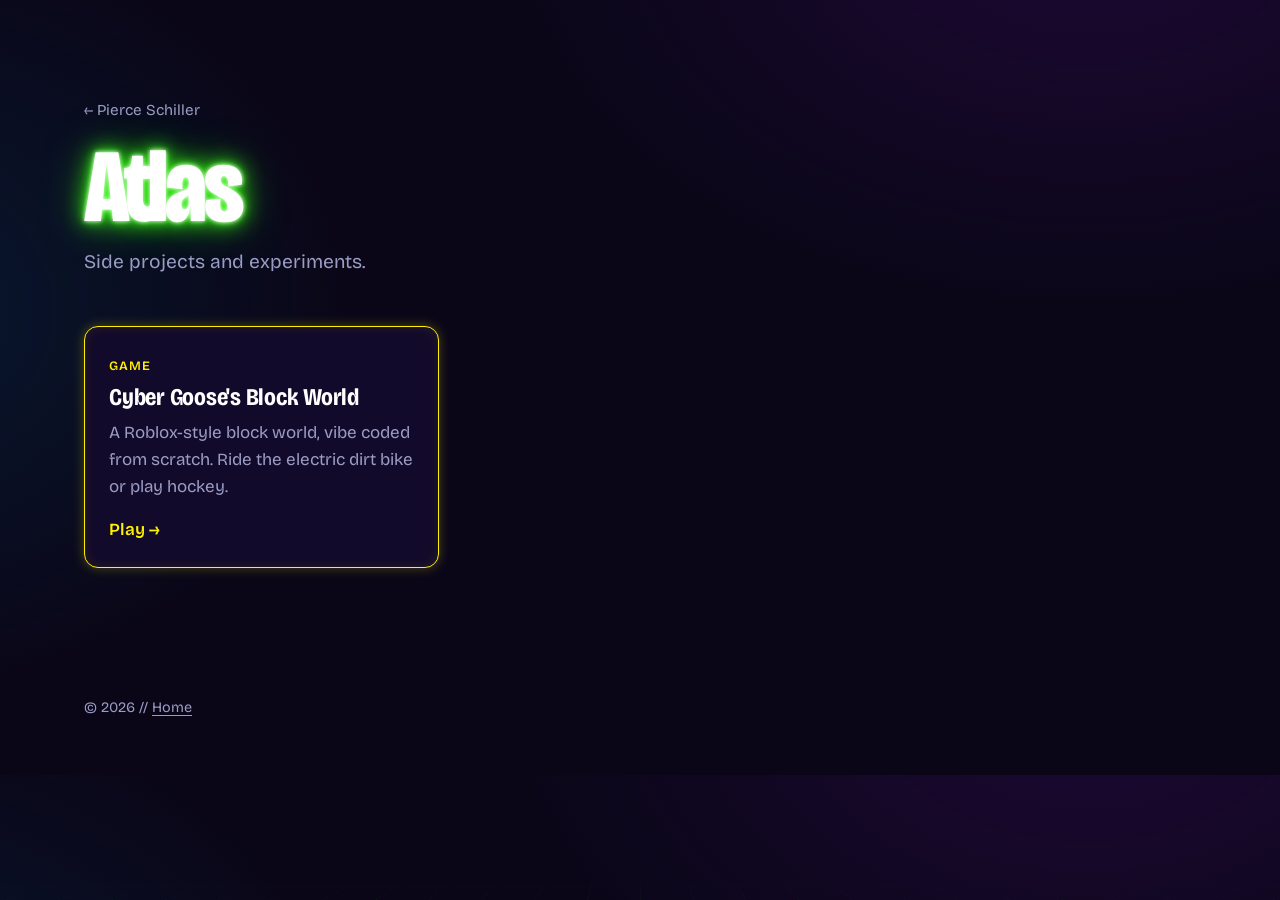
==== atlas/index.html @ 3a997abd "Add Atlas page and footer link Co-Authored-By: Claude Opus 5.5 <noreply@anthropic.com> Claude-Sessio" ====
<!doctype html>
<html lang="en">
<head>
<meta charset="utf-8">
<meta name="viewport" content="width=device-width, initial-scale=1">
<title>Atlas // Pierce Schiller</title>
<meta name="description" content="Atlas: side projects and experiments from Pierce Schiller.">
<meta name="theme-color" content="#0a0618">
<link rel="icon" type="image/svg+xml" href="/assets/img/favicon.svg">
<link rel="canonical" href="https://pierceschiller.com/atlas/">
<link rel="preconnect" href="https://fonts.googleapis.com">
<link rel="preconnect" href="https://fonts.gstatic.com" crossorigin>
<link href="https://fonts.googleapis.com/css2?family=Bricolage+Grotesque:opsz,wdth,wght@12..96,75..100,300..800&display=swap" rel="stylesheet">
<link rel="stylesheet" href="/assets/css/styles.css">
<style>
  .atlas-head { padding: clamp(3rem, 8vw, 6rem) 0 2rem; }
  .atlas-head .back { color: var(--muted); font-size: 0.95rem; text-decoration: none; }
  .atlas-head .back:hover { color: var(--cyan); }
  .atlas-head h1 {
    margin: 1rem 0 0.75rem;
    font-size: clamp(3.2rem, 9vw, 6.5rem);
    font-weight: 800;
    font-stretch: 75%;
    font-variation-settings: "opsz" 96;
    line-height: 0.92;
    letter-spacing: -0.03em;
    color: #fff;
    text-shadow: var(--glow-green);
  }
  .atlas-head p { color: var(--muted); font-size: 1.2rem; }
  .atlas-grid {
    display: grid;
    grid-template-columns: repeat(auto-fill, minmax(18rem, 1fr));
    gap: 1.5rem;
    padding: 0 0 clamp(3.5rem, 8vw, 6rem);
    list-style: none;
    margin: 0;
  }
  .tile {
    display: block;
    height: 100%;
    padding: 1.5rem;
    border-radius: 14px;
    border: 1px solid var(--yellow);
    background: var(--bg-2);
    box-shadow: 0 0 12px #ffef0044, inset 0 0 12px #ffef0018;
    text-decoration: none;
    transition: box-shadow 0.2s, transform 0.2s;
  }
  .tile:hover, .tile:focus-visible {
    color: inherit;
    text-shadow: none;
    transform: translateY(-3px);
    box-shadow: 0 0 22px #ffef0099, inset 0 0 16px #ffef0033;
  }
  .tile .kind { color: var(--yellow); font-size: 0.8rem; font-weight: 600; letter-spacing: 0.08em; text-transform: uppercase; }
  .tile h2 { margin: 0.4rem 0 0.5rem; font-size: 1.5rem; text-shadow: none; }
  .tile p { margin: 0 0 1rem; color: var(--muted); }
  .tile .go { color: var(--yellow); font-weight: 600; }
  @media (prefers-reduced-motion: reduce) { .tile { transition: none; } .tile:hover { transform: none; } }
</style>
</head>
<body>
<main class="wrap">
  <header class="atlas-head">
    <a class="back" href="/">← Pierce Schiller</a>
    <h1>Atlas</h1>
    <p>Side projects and experiments.</p>
  </header>

  <ul class="atlas-grid">
    <li>
      <a class="tile" href="/atlas/goose/">
        <span class="kind">Game</span>
        <h2>Cyber Goose's Block World</h2>
        <p>A Roblox-style block world, vibe coded from scratch. Ride the electric dirt bike or play hockey.</p>
        <span class="go">Play →</span>
      </a>
    </li>
  </ul>
</main>
<footer><div class="wrap foot-row"><span>© 2026 // <a href="/">Home</a></span></div></footer>
</body>
</html>
---- assets/css/styles.css ----
/* ---------- tokens ---------- */
:root {
  --bg: #0a0618;
  --bg-2: #120a2a;
  --ink: #eef0ff;
  --muted: #9a9cc4;
  --rule: #2a2150;
  --green: #39ff14;
  --cyan: #19f3ff;
  --yellow: #ffef00;
  --gel: #110b26;
  --gel-deep: #07040f;
  --band: var(--green);
  --ladder: var(--cyan);
  --accent: var(--cyan);
  --wrap: 72rem;
  --measure: 38rem;
  --glow-green: 0 0 4px #fff, 0 0 10px var(--green), 0 0 22px var(--green), 0 0 44px #39ff1488;
  --glow-cyan: 0 0 4px #fff, 0 0 10px var(--cyan), 0 0 22px var(--cyan), 0 0 44px #19f3ff88;
  color-scheme: dark;
}

/* ---------- base ---------- */
*, *::before, *::after { box-sizing: border-box; }
html { scroll-behavior: smooth; }
@media (prefers-reduced-motion: reduce) { html { scroll-behavior: auto; } }
body {
  margin: 0;
  background:
    radial-gradient(60rem 40rem at 85% -10%, #3a0d5c66, transparent 60%),
    radial-gradient(50rem 40rem at -10% 40%, #06345266, transparent 60%),
    var(--bg);
  color: var(--ink);
  font-family: "Bricolage Grotesque", system-ui, sans-serif;
  font-variation-settings: "opsz" 14;
  font-size: 1.0625rem;
  line-height: 1.6;
  -webkit-font-smoothing: antialiased;
  overflow-x: hidden;
}
/* synthwave floor grid, fixed behind everything */
body::before {
  content: "";
  position: fixed;
  inset: auto -50% -10% -50%;
  height: 55vh;
  background:
    repeating-linear-gradient(90deg, #39ff1422 0 1px, transparent 1px 80px),
    repeating-linear-gradient(0deg, #19f3ff1c 0 1px, transparent 1px 60px);
  transform: perspective(500px) rotateX(62deg);
  transform-origin: bottom;
  mask-image: linear-gradient(to top, #000 10%, transparent 85%);
  pointer-events: none;
  z-index: -1;
}
a { color: inherit; text-decoration-thickness: 1px; text-underline-offset: 0.2em; }
a:hover { color: var(--cyan); text-shadow: 0 0 12px var(--cyan); }
:focus-visible { outline: 2px solid var(--cyan); outline-offset: 3px; border-radius: 4px; box-shadow: 0 0 14px var(--cyan); }
.wrap { max-width: var(--wrap); margin: 0 auto; padding: 0 1.25rem; }
h2 {
  font-size: clamp(1.7rem, 3.2vw, 2.3rem);
  font-weight: 700;
  font-stretch: 85%;
  font-variation-settings: "opsz" 48;
  line-height: 1.1;
  letter-spacing: -0.01em;
  margin: 0 0 1.25rem;
  color: #fff;
  text-shadow: var(--glow-cyan);
}
p { margin: 0 0 1rem; max-width: var(--measure); }
.section { padding: clamp(3.5rem, 8vw, 6rem) 0; border-top: 1px solid var(--rule); position: relative; }
/* a neon tube that runs along each section divider */
.section::before {
  content: "";
  position: absolute;
  top: -1px;
  left: 0;
  height: 2px;
  width: 100%;
  background: linear-gradient(90deg, var(--green), var(--cyan));
  box-shadow: 0 0 12px var(--green), 0 0 24px var(--cyan);
  transform-origin: left;
  transform: scaleX(0);
}

/* ---------- scroll progress tube ---------- */
.progress {
  position: fixed;
  inset: 0 0 auto 0;
  height: 3px;
  background: linear-gradient(90deg, var(--green), var(--cyan), var(--yellow));
  box-shadow: 0 0 10px var(--green), 0 0 20px var(--cyan);
  transform-origin: left;
  transform: scaleX(0);
  z-index: 10;
}

/* ---------- hero ---------- */
.hero {
  display: grid;
  grid-template-columns: minmax(0, 1.1fr) minmax(0, 1fr);
  gap: clamp(2rem, 5vw, 4rem);
  align-items: center;
  padding: clamp(3rem, 8vw, 6rem) 0;
}
.hero h1 {
  margin: 0 0 1.25rem;
  font-size: clamp(3.2rem, 9vw, 6.5rem);
  font-weight: 800;
  font-stretch: 85%;
  font-variation-settings: "opsz" 96;
  line-height: 0.95;
  letter-spacing: 0.08em;
  color: #fff;
}
.hero h1 span { display: block; }
.hero h1 span:first-child { text-shadow: var(--glow-green); animation: ignite 1.6s steps(1) both; }
.hero h1 span:last-child  { text-shadow: var(--glow-cyan); animation: ignite 1.6s 0.35s steps(1) both; }
/* neon sign sputtering to life */
@keyframes ignite {
  0%   { opacity: 0.08; text-shadow: none; }
  10%  { opacity: 1; }
  14%  { opacity: 0.2; text-shadow: none; }
  22%  { opacity: 1; }
  26%  { opacity: 0.35; text-shadow: none; }
  34%, 100% { opacity: 1; }
}
.lede {
  font-size: clamp(1.2rem, 2.2vw, 1.45rem);
  line-height: 1.4;
  max-width: 30rem;
  margin-bottom: 0.75rem;
}
.facts { color: var(--muted); margin-bottom: 2rem; }
.button {
  display: inline-flex;
  align-items: center;
  gap: 0.6rem;
  padding: 0.85rem 1.5rem;
  border-radius: 999px;
  border: 2px solid var(--green);
  background: transparent;
  color: #fff;
  font-weight: 600;
  text-decoration: none;
  box-shadow: 0 0 10px var(--green), inset 0 0 10px #39ff1466;
  text-shadow: 0 0 8px var(--green);
  transition: background-color 0.2s, box-shadow 0.2s;
}
.button:hover {
  color: #fff;
  background: #39ff1422;
  box-shadow: 0 0 18px var(--green), 0 0 40px #39ff1488, inset 0 0 14px #39ff1499;
  text-shadow: 0 0 8px var(--green);
}
.button svg { width: 1.1em; height: 1.1em; }

/* ---------- the gel ---------- */
.gel {
  --y0: 2006;
  --span: 21;
  --h: 26rem;
  position: relative;
  background: radial-gradient(120% 80% at 50% 0%, #1d1240 0%, transparent 70%), var(--gel);
  border-radius: 18px 18px 10px 10px;
  padding: 1rem 1rem 1.25rem 3.4rem;
  border: 1px solid #3b2a7a;
  box-shadow: 0 0 0 1px #000, 0 0 30px #7a2cff44, 0 30px 60px -30px #000;
  color: #c9cfe4;
}
.gel-head {
  display: grid;
  grid-template-columns: repeat(3, 1fr);
  gap: 0.75rem;
  margin-bottom: 0.5rem;
  font-size: 0.85rem;
  text-align: center;
  color: var(--cyan);
  text-shadow: 0 0 8px var(--cyan);
}
.lanes {
  position: relative;
  display: grid;
  grid-template-columns: repeat(3, 1fr);
  gap: 0.75rem;
  height: var(--h);
}
.lane {
  position: relative;
  list-style: none;
  margin: 0;
  padding: 0;
  border-radius: 4px;
  background: rgba(255,255,255,0.025);
}
.lane::before {
  content: "";
  position: absolute;
  inset: 0 12% auto;
  height: 8px;
  border-radius: 0 0 3px 3px;
  background: var(--gel-deep);
  box-shadow: inset 0 0 0 1px #2a2150;
}
.band {
  --top: calc((var(--y) - var(--y0)) / var(--span) * var(--h));
  --thick: clamp(5px, calc(var(--len) * 2.2px), 14px);
  position: absolute;
  left: 10%;
  right: 10%;
  top: var(--top);
  height: var(--thick);
  border-radius: 999px;
  background: var(--band);
  box-shadow: 0 0 6px #fff8, 0 0 12px var(--band), 0 0 28px var(--band);
  opacity: 0.9;
  animation: run 1.8s cubic-bezier(.2,.7,.2,1) both, hum 3.2s ease-in-out 2s infinite alternate;
  animation-delay: calc(var(--i, 0) * 70ms + 200ms), calc(var(--i, 0) * 180ms + 2s);
  transition: transform 0.2s;
}
.lane:nth-child(2) .band { --band: var(--cyan); }
.lane:nth-child(3) .band { --band: var(--green); }
.lane:nth-child(1) .band { --band: var(--yellow); }
.band.exit { --band: #fff; opacity: 1; }
.band:hover, .band:focus-visible { transform: scaleX(1.1); outline-offset: 4px; }
.band span {
  position: absolute;
  left: 50%;
  bottom: calc(100% + 8px);
  translate: -50% 4px;
  white-space: nowrap;
  padding: 0.25rem 0.6rem;
  border-radius: 6px;
  background: #07040f;
  border: 1px solid var(--band);
  color: #fff;
  box-shadow: 0 0 12px var(--band);
  font-size: 0.8rem;
  font-weight: 600;
  pointer-events: none;
  opacity: 0;
  transition: opacity 0.15s, translate 0.15s;
  z-index: 2;
}
.band.exit span { border-color: var(--green); box-shadow: 0 0 12px var(--green); }
.band:hover span, .band:focus-visible span { opacity: 1; translate: -50% 0; }
@keyframes run {
  from { top: 0; opacity: 0; filter: blur(3px); }
  15%  { opacity: 0.9; }
  to   { top: var(--top); filter: blur(0); }
}
@keyframes hum { to { opacity: 0.6; } }
.ladder {
  position: absolute;
  left: 0.7rem;
  width: 2.2rem;
  margin: 0;
  padding: 0;
  list-style: none;
  font-size: 0.75rem;
  color: var(--ladder);
  text-shadow: 0 0 6px var(--ladder);
}
.ladder li {
  position: absolute;
  top: calc((var(--y) - var(--y0)) / var(--span) * var(--h));
  translate: 0 -50%;
}
.ladder li::after {
  content: "";
  position: absolute;
  left: calc(100% + 0.35rem);
  top: 50%;
  width: 0.7rem;
  height: 2px;
  background: var(--ladder);
  box-shadow: 0 0 6px var(--ladder);
}
.gel-wrap .ladder { top: calc(1rem + 0.85rem * 1.6 + 0.5rem); height: var(--h); }
.gel-note { margin: 0.75rem 0 0; font-size: 0.85rem; color: var(--muted); max-width: none; }

/* ---------- story ---------- */
.story {
  display: grid;
  grid-template-columns: minmax(0, 15rem) minmax(0, 1fr);
  gap: 2rem 4rem;
}
.story p:first-of-type { font-size: 1.2rem; line-height: 1.5; }

/* ---------- timeline ---------- */
.eras { display: grid; gap: 3.5rem; }
.era {
  display: grid;
  grid-template-columns: minmax(0, 15rem) minmax(0, 1fr);
  gap: 1rem 4rem;
}
.era h3 {
  margin: 0;
  font-size: 1.4rem;
  font-weight: 700;
  font-stretch: 85%;
  color: #fff;
}
.era:nth-child(1) h3 { text-shadow: var(--glow-green); }
.era:nth-child(2) h3 { text-shadow: var(--glow-cyan); }
.era:nth-child(3) h3 { text-shadow: 0 0 4px #fff, 0 0 12px var(--yellow), 0 0 26px var(--yellow); }
.era-sub { color: var(--muted); font-size: 0.95rem; margin-top: 0.25rem; }
.roles { list-style: none; margin: 0; padding: 0; }
.role {
  --tube: var(--green);
  position: relative;
  display: grid;
  grid-template-columns: 6.5rem minmax(0, 1fr);
  gap: 0 1.25rem;
  padding: 1rem 0.75rem 1rem 1.25rem;
  margin: 0 -0.75rem 0.6rem;
  border-radius: 10px;
  background: #ffffff05;
  border: 1px solid #ffffff0d;
  scroll-margin-top: 1.5rem;
}
.era:nth-child(2) .role { --tube: var(--cyan); }
.era:nth-child(3) .role { --tube: var(--yellow); }
/* the tube along the left edge that lights up as the role scrolls in */
.role::before {
  content: "";
  position: absolute;
  left: 0;
  top: 12%;
  bottom: 12%;
  width: 3px;
  border-radius: 3px;
  background: var(--tube);
  box-shadow: 0 0 8px var(--tube), 0 0 18px var(--tube);
}
.role time { color: var(--muted); font-variant-numeric: tabular-nums; font-size: 0.95rem; padding-top: 0.1rem; }
.role h4 { margin: 0; font-size: 1.05rem; font-weight: 650; }
.role h4 small { font-weight: 400; color: var(--muted); font-size: 1rem; }
.role p { margin: 0.2rem 0 0; color: var(--muted); font-size: 0.97rem; }
.tag {
  display: inline-block;
  margin-left: 0.4rem;
  padding: 0.05rem 0.55rem;
  border-radius: 999px;
  border: 1px solid var(--green);
  color: #fff;
  font-size: 0.78rem;
  font-weight: 600;
  vertical-align: 0.12em;
  box-shadow: 0 0 8px var(--green), inset 0 0 6px #39ff1466;
  text-shadow: 0 0 6px var(--green);
}
.role:target { animation: flash 2.4s ease-out; }
@keyframes flash {
  0%, 30% { background: color-mix(in srgb, var(--tube) 22%, transparent); box-shadow: 0 0 24px var(--tube); }
  100% { background: #ffffff05; box-shadow: none; }
}

/* ---------- creds + contact ---------- */
.creds {
  display: grid;
  grid-template-columns: repeat(auto-fit, minmax(14rem, 1fr));
  gap: 1.5rem;
  margin: 0;
}
.creds div {
  padding: 1.1rem 1.25rem;
  border-radius: 12px;
  border: 1px solid var(--cyan);
  box-shadow: 0 0 12px #19f3ff55, inset 0 0 12px #19f3ff22;
}
.creds div:nth-child(2) { border-color: var(--green); box-shadow: 0 0 12px #39ff1455, inset 0 0 12px #39ff1422; }
.creds dt { font-weight: 700; font-size: 1.1rem; }
.creds dd { margin: 0; color: var(--muted); }

.contact h2 {
  font-size: clamp(2.4rem, 7vw, 4.5rem);
  font-stretch: 75%;
  font-weight: 800;
  letter-spacing: -0.03em;
  text-shadow: var(--glow-green);
}
.contact .row { display: flex; flex-wrap: wrap; gap: 1rem 1.5rem; align-items: center; }
footer { padding: 2rem 0 3rem; color: var(--muted); font-size: 0.9rem; }

/* ======================================================
   SCROLL-TRIGGERED ANIMATIONS
   Pure CSS where the browser supports scroll timelines
   (Chrome, Edge). main.js adds an .in class for others.
   ====================================================== */
@keyframes flicker-on {
  0%   { opacity: 0; text-shadow: none; }
  20%  { opacity: 1; }
  24%  { opacity: 0.25; text-shadow: none; }
  32%  { opacity: 1; }
  36%  { opacity: 0.4; text-shadow: none; }
  50%, 100% { opacity: 1; }
}
@keyframes tube-draw { from { transform: scaleX(0); } to { transform: scaleX(1); } }
@keyframes slide-glow {
  from { opacity: 0; transform: translateX(-28px); filter: blur(4px); }
  to   { opacity: 1; transform: none; filter: none; }
}
@keyframes tube-grow { from { transform: scaleY(0); } to { transform: scaleY(1); } }
@keyframes pop-glow {
  from { opacity: 0; transform: scale(0.94); box-shadow: none; }
  to   { opacity: 1; transform: none; }
}

@media (prefers-reduced-motion: no-preference) {
  @supports (animation-timeline: view()) {
    .progress { animation: tube-draw linear both; animation-timeline: scroll(root); }

    .section::before { animation: tube-draw linear both; animation-timeline: view(); animation-range: entry 0% entry 60%; }

    .section h2, .era h3 {
      animation: flicker-on linear both;
      animation-timeline: view();
      animation-range: entry 20% cover 35%;
    }
    .role {
      animation: slide-glow linear both;
      animation-timeline: view();
      animation-range: entry 0% entry 80%;
    }
    .role::before {
      transform-origin: top;
      animation: tube-grow linear both;
      animation-timeline: view();
      animation-range: entry 30% cover 40%;
    }
    .creds div, .story p {
      animation: pop-glow linear both;
      animation-timeline: view();
      animation-range: entry 10% entry 90%;
    }
  }

  /* fallback: same looks, triggered once by IntersectionObserver */
  @supports not (animation-timeline: view()) {
    .js .section::before { transition: transform 0.9s ease-out; }
    .js .section.in::before { transform: scaleX(1); }
    .js .reveal { opacity: 0; }
    .js .reveal.in { opacity: 1; }
    .js h2.reveal.in, .js h3.reveal.in { animation: flicker-on 1.2s linear both; }
    .js .role.reveal.in { animation: slide-glow 0.7s ease-out both; }
    .js .creds div.reveal.in, .js .story p.reveal.in { animation: pop-glow 0.7s ease-out both; }
  }
}
/* no scroll timeline and no motion: show everything lit */
@media (prefers-reduced-motion: reduce) {
  .band, .hero h1 span { animation: none; }
  .section::before { transform: scaleX(1); }
}
@supports not (animation-timeline: view()) {
  .progress { display: none; }
}

/* ---------- small screens ---------- */
@media (max-width: 860px) {
  .hero { grid-template-columns: 1fr; }
  .gel { --h: 20rem; }
  .story, .era { grid-template-columns: 1fr; gap: 0.75rem; }
}
@media (max-width: 480px) {
  .role { grid-template-columns: 1fr; }
  .gel { padding-left: 3rem; }
}

/* keep hover labels inside the gel on the outer lanes */
.lane:nth-child(3) .band span { left: auto; right: 0; translate: 0 4px; }
.lane:nth-child(3) .band:hover span, .lane:nth-child(3) .band:focus-visible span { translate: 0 0; }
.lane:nth-child(1) .band span { left: 0; translate: 0 4px; }
.lane:nth-child(1) .band:hover span, .lane:nth-child(1) .band:focus-visible span { translate: 0 0; }

/* ======================================================
   EASTER EGGS
   ====================================================== */

/* 1. type "pcr": bands amplify, cycle by cycle, then a UV flash */
.gel[data-cycle] .band { animation: none; transition: transform 0.35s, box-shadow 0.35s, filter 0.35s; }
.gel[data-cycle="1"] .band { transform: scaleY(1.5); filter: brightness(1.3); }
.gel[data-cycle="2"] .band { transform: scaleY(2.1); filter: brightness(1.6); box-shadow: 0 0 10px #fff, 0 0 22px var(--band), 0 0 46px var(--band); }
.gel[data-cycle="3"] .band { transform: scaleY(2.8); filter: brightness(2); box-shadow: 0 0 14px #fff, 0 0 30px var(--band), 0 0 70px var(--band); }
.gel.uv { animation: uv-flash 1.1s ease-out; }
@keyframes uv-flash {
  0%   { background: #f4e9ff; box-shadow: 0 0 80px #b77bff, 0 0 160px #7a2cff; }
  100% { box-shadow: 0 0 30px #7a2cff44; }
}

/* 2. triple-click Giffen Brands: a demand curve that slopes the wrong way */
.giffen {
  margin-top: 0.9rem;
  padding: 1rem;
  border-radius: 12px;
  border: 1px solid var(--yellow);
  box-shadow: 0 0 14px #ffef0055, inset 0 0 12px #ffef0022;
  background: #07040f;
  max-width: 26rem;
  animation: pop-glow 0.4s ease-out;
}
.giffen[hidden] { display: none; }
.giffen-lede { margin: 0 0 0.75rem; color: var(--ink); font-size: 0.95rem; }
.plates { display: grid; grid-template-columns: repeat(6, 1fr); gap: 0.4rem; }
.plate {
  aspect-ratio: 1;
  display: grid;
  place-items: center;
  border-radius: 10px;
  font-size: 1.3rem;
  border: 1px solid var(--rule);
  transition: border-color 0.25s, box-shadow 0.25s;
}
.plate.rice  { border-color: var(--yellow); box-shadow: 0 0 8px #ffef0055; }
.plate.steak { border-color: var(--green); box-shadow: 0 0 10px #39ff1477; }
.plate.flip { animation: flip 0.35s ease-out; }
@keyframes flip { from { transform: rotateY(90deg); } to { transform: none; } }
.giffen-tally { display: flex; gap: 1.25rem; margin: 0.4rem 0 0; font-weight: 600; font-variant-numeric: tabular-nums; }
.t-rice { color: var(--yellow); text-shadow: 0 0 6px #ffef0088; }
.t-steak { color: var(--green); text-shadow: 0 0 6px #39ff1488; }
.rice-price { color: #fff; font-variant-numeric: tabular-nums; min-width: 3.2rem; }
.giffen-ctl { display: flex; align-items: center; gap: 0.75rem; margin-top: 0.5rem; color: var(--muted); font-size: 0.9rem; }
.giffen-ctl input { flex: 1; accent-color: var(--green); }
.giffen-cap { margin: 0.5rem 0 0; color: #fff; font-size: 0.95rem; }
.giffen-x {
  margin-top: 0.6rem;
  font: inherit;
  font-size: 0.85rem;
  color: var(--muted);
  background: none;
  border: 1px solid var(--rule);
  border-radius: 999px;
  padding: 0.2rem 0.8rem;
  cursor: pointer;
}
.giffen-x:hover { color: #fff; border-color: var(--yellow); }

/* 3. the '85 Civic: rides the bottom edge of the screen, driven by scroll */
footer { position: relative; padding-bottom: 3.5rem; }
.roadtrip {
  position: fixed;
  left: 0;
  right: 0;
  bottom: 0;
  height: 3.6rem;
  overflow: hidden;
  pointer-events: none;
  z-index: 5;
}
.car {
  position: absolute;
  left: 0;
  bottom: 4px;
  width: 34px;
  pointer-events: auto;
  filter: drop-shadow(0 1px 3px #ff1a3a99);
  will-change: transform;
}
.car svg { display: block; width: 100%; height: auto; scale: var(--dir, 1) 1; transition: scale 0.25s; }
.car::after {               /* neon glow on the road under the car */
  content: "";
  position: absolute;
  left: 8%;
  right: 8%;
  bottom: -2px;
  height: 3px;
  border-radius: 50%;
  background: #ff1a3a;
  filter: blur(6px);
  opacity: 0.8;
}
.honk {
  position: absolute;
  bottom: calc(100% + 6px);
  left: 0;
  white-space: nowrap;
  padding: 0.3rem 0.65rem;
  border-radius: 8px;
  background: #07040f;
  border: 1px solid #ff1a3a;
  box-shadow: 0 0 12px #ff1a3a;
  color: #fff;
  font-size: 0.8rem;
  font-weight: 600;
  opacity: 0;
  translate: 0 4px;
  transition: opacity 0.15s, translate 0.15s;
}
.car.past-half .honk { left: auto; right: 0; }
.car:hover .honk, .car.honking .honk { opacity: 1; translate: 0 0; }
.car:hover svg { animation: bounce 0.3s ease-out; }
@keyframes bounce { 50% { translate: 0 -3px; } }

@media (prefers-reduced-motion: reduce) {
  .car svg { transition: none; }
  .car:hover svg { animation: none; }
  .gel.uv { animation: none; }
}

/* ======================================================
   INVESTORS LOGIN (a gag: it never logs anyone in)
   ====================================================== */
.investor { margin-top: 1rem; }
.investor-open {
  display: inline-flex;
  align-items: center;
  gap: 0.5rem;
  padding: 0.55rem 1.1rem;
  font: inherit;
  font-size: 0.95rem;
  font-weight: 600;
  color: var(--cyan);
  background: transparent;
  border: 1px solid var(--cyan);
  border-radius: 999px;
  box-shadow: 0 0 8px #19f3ff66, inset 0 0 8px #19f3ff33;
  text-shadow: 0 0 6px var(--cyan);
  cursor: pointer;
  transition: background-color 0.2s, box-shadow 0.2s;
}
.investor-open:hover { background: #19f3ff18; box-shadow: 0 0 16px var(--cyan), inset 0 0 10px #19f3ff55; }
.investor-open svg { width: 1em; height: 1em; }

.login {
  width: min(92vw, 24rem);
  padding: 1.75rem;
  color: var(--ink);
  background: #0d0820;
  border: 1px solid var(--cyan);
  border-radius: 16px;
  box-shadow: 0 0 24px #19f3ff66, 0 0 60px #39ff1433;
}
.login::backdrop { background: #05030dcc; backdrop-filter: blur(4px); }
.login[open] { animation: pop-glow 0.3s ease-out; }
.login h2 { margin-bottom: 1.25rem; }
.login label { display: grid; gap: 0.35rem; margin-bottom: 1rem; font-size: 0.9rem; color: var(--muted); }
.login input {
  font: inherit;
  color: #fff;
  background: #07040f;
  border: 1px solid var(--rule);
  border-radius: 10px;
  padding: 0.65rem 0.8rem;
}
.login input:focus { outline: none; border-color: var(--cyan); box-shadow: 0 0 10px #19f3ff88; }
.login-row { display: flex; align-items: center; gap: 1rem; margin-top: 0.5rem; }
.login-cancel {
  font: inherit;
  color: var(--muted);
  background: none;
  border: 0;
  cursor: pointer;
  text-decoration: underline;
  text-underline-offset: 0.2em;
}
.login-cancel:hover { color: #fff; }
.login-fail[hidden], .login-form[hidden] { display: none; }
.fail-msg {
  margin: 0.5rem 0 1.5rem;
  font-size: 1.6rem;
  font-weight: 800;
  font-stretch: 85%;
  line-height: 1.15;
  color: #fff;
  text-shadow: 0 0 4px #fff, 0 0 12px #ff2f5a, 0 0 28px #ff2f5a;
  animation: flicker-on 0.9s linear both;
}

/* footer IP readout: deliberately close to the background color */
.foot-row { display: flex; flex-wrap: wrap; justify-content: space-between; gap: 0.5rem 1.5rem; }
.ipline { color: #2b2450; font-size: 0.8rem; font-variant-numeric: tabular-nums; }
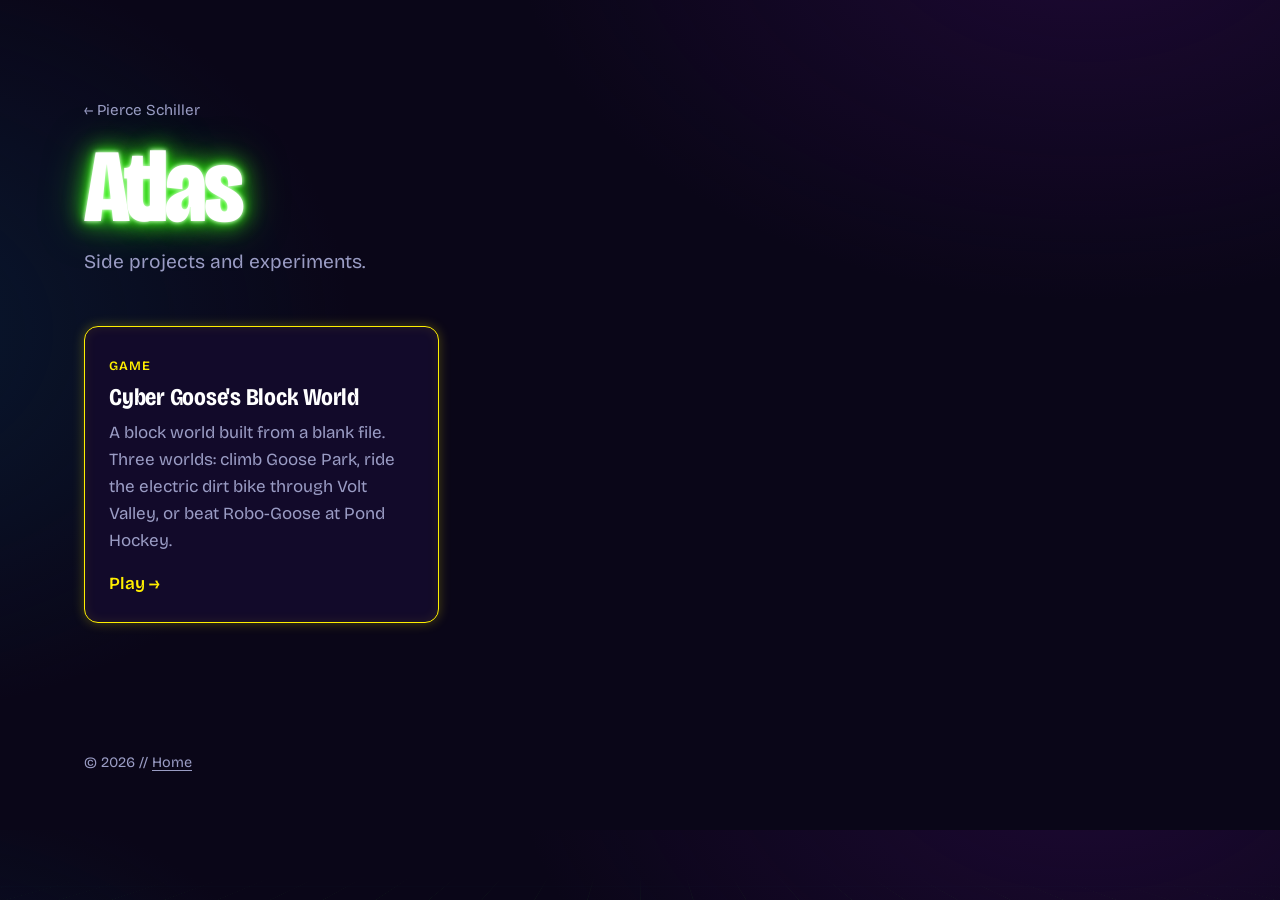
==== commit 36dcc622: "Host Cyber Goose: Block World under Atlas Game lives at /atlas/goose/ with three.js served locally. " ====
--- a/atlas/index.html
+++ b/atlas/index.html
@@ -73,7 +73,7 @@
       <a class="tile" href="/atlas/goose/">
         <span class="kind">Game</span>
         <h2>Cyber Goose's Block World</h2>
-        <p>A Roblox-style block world, vibe coded from scratch. Ride the electric dirt bike or play hockey.</p>
+        <p>A block world built from a blank file. Three worlds: climb Goose Park, ride the electric dirt bike through Volt Valley, or beat Robo-Goose at Pond Hockey.</p>
         <span class="go">Play →</span>
       </a>
     </li>
